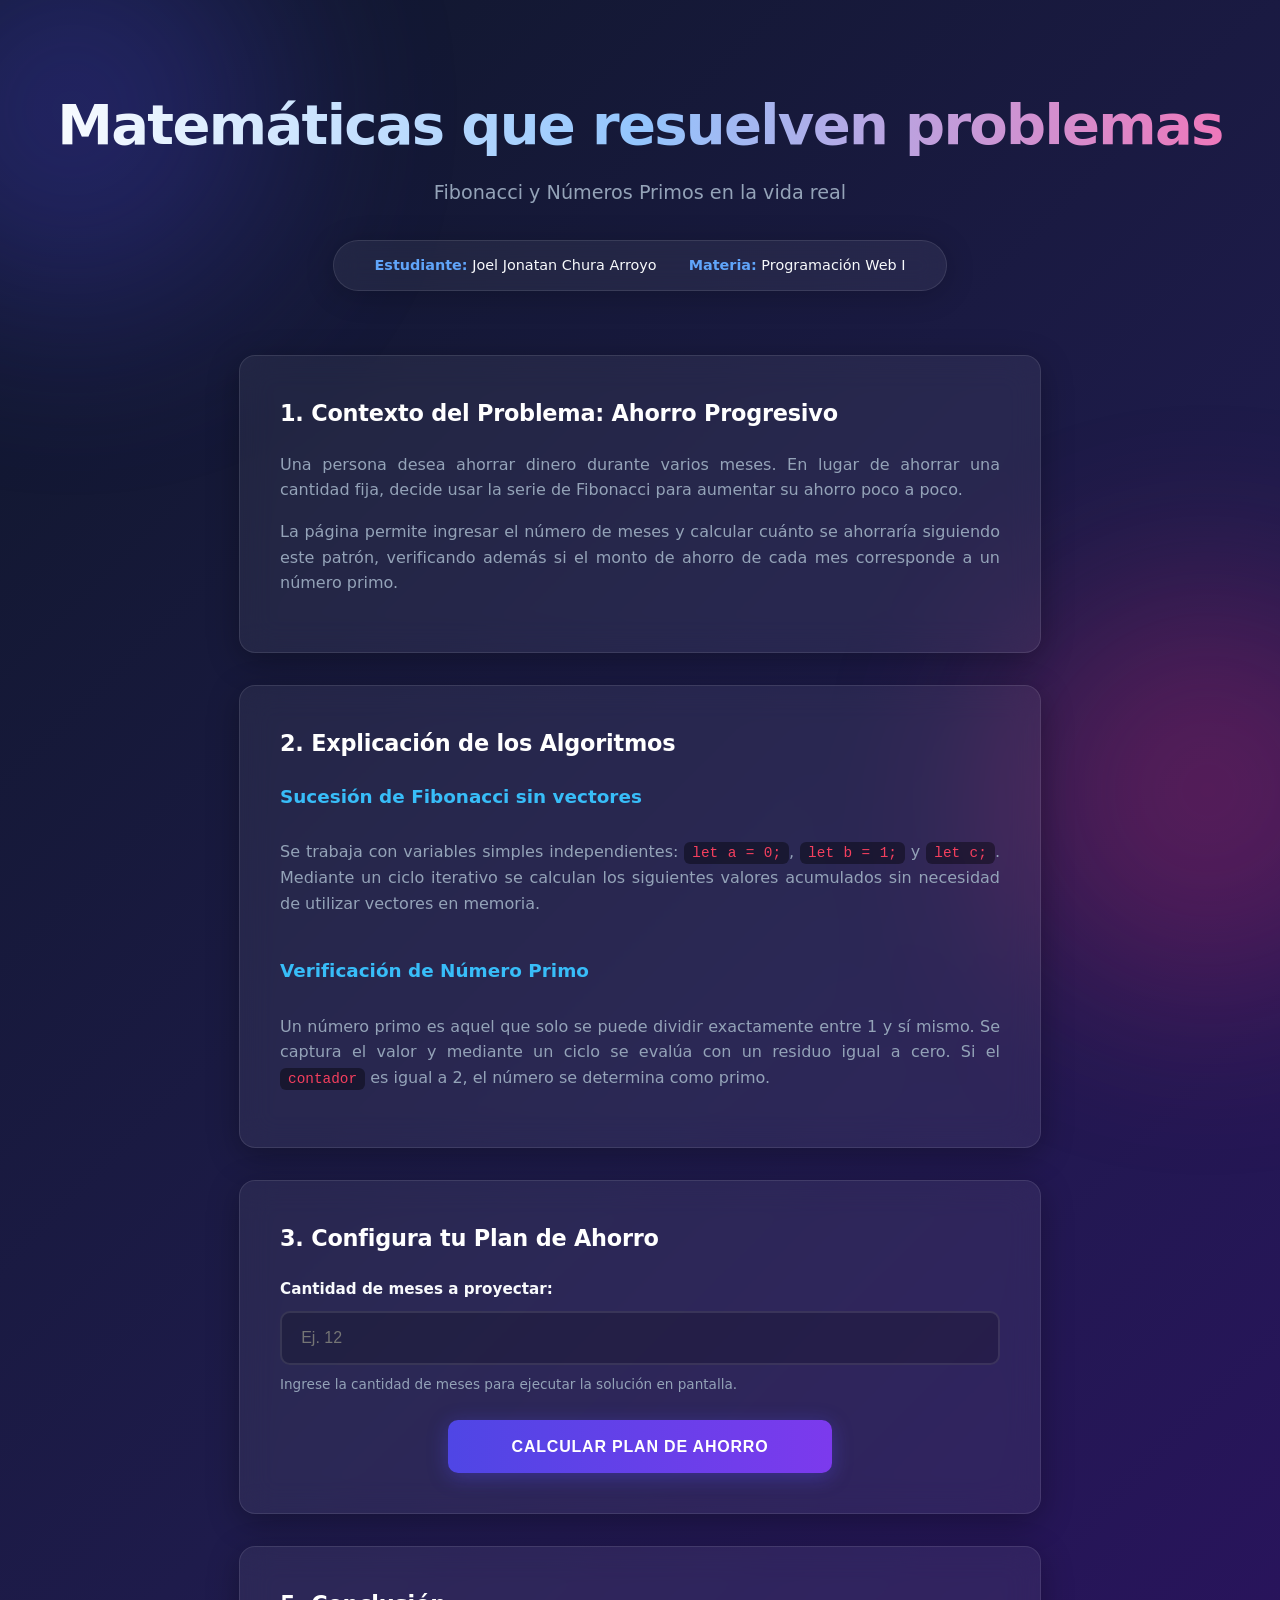
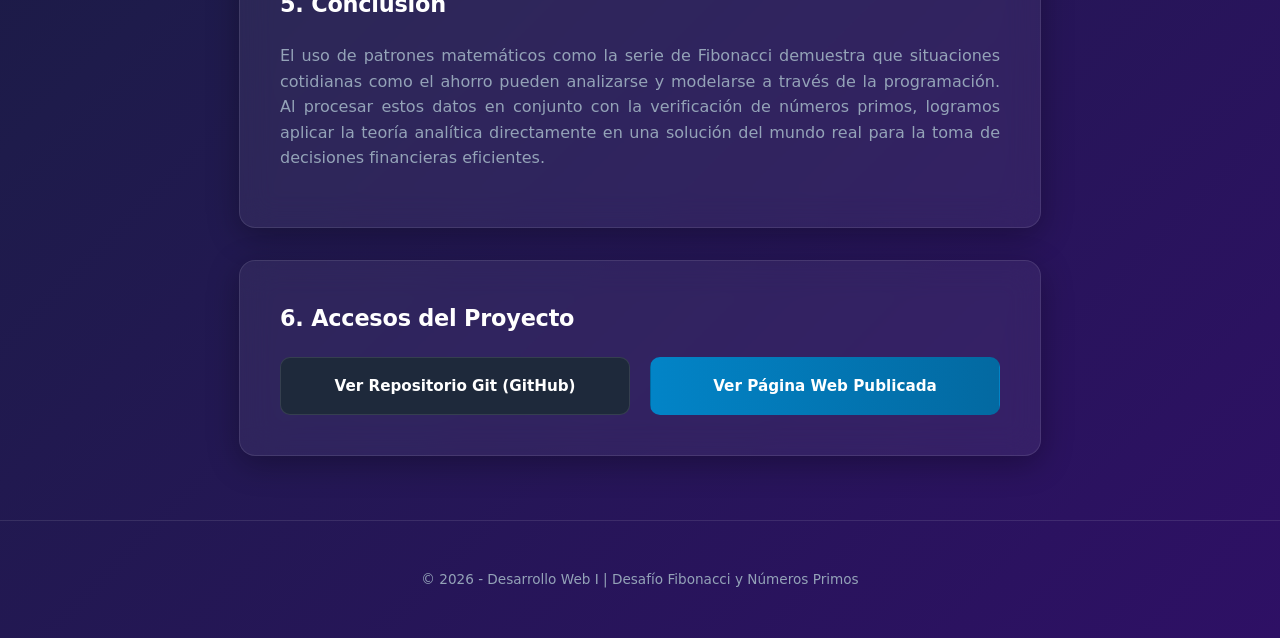
==== index.html @ 904e5d90 "Add files via upload" ====
<!DOCTYPE html>
<html lang="es">
<head>
    <meta charset="UTF-8">
    <meta name="viewport" content="width=device-width, initial-scale=1.0">
    <title>Desafío Web: Fibonacci y Números Primos</title>
    <link rel="stylesheet" href="Css/styles.css">
</head>
<body>

    <header>
        <h1>Matemáticas que resuelven problemas</h1>
        <h2>Fibonacci y Números Primos en la vida real</h2>
        <div class="autor-info">
            <p><strong>Estudiante:</strong> Joel Jonatan Chura Arroyo</p>
            <p><strong>Materia:</strong> Programación Web I</p>
        </div>
    </header>

    <main class="container">
        
        <section class="card">
            <h3>1. Contexto del Problema: Ahorro Progresivo</h3>
            <p>
                Una persona desea ahorrar dinero durante varios meses. En lugar de ahorrar una cantidad fija, 
                decide usar la serie de Fibonacci para aumentar su ahorro poco a poco.
            </p>
            <p>
                La página permite ingresar el número de meses y calcular cuánto se ahorraría siguiendo este patrón, 
                verificando además si el monto de ahorro de cada mes corresponde a un número primo.
            </p>
        </section>

        <section class="card">
            <h3>2. Explicación de los Algoritmos</h3>
            <div class="algoritmo-explicacion">
                <h4>Sucesión de Fibonacci sin vectores</h4>
                <p>
                    Se trabaja con variables simples independientes: <code>let a = 0;</code>, <code>let b = 1;</code> y <code>let c;</code>. 
                    Mediante un ciclo iterativo se calculan los siguientes valores acumulados sin necesidad de utilizar vectores en memoria.
                </p>
                <h4>Verificación de Número Primo</h4>
                <p>
                    Un número primo es aquel que solo se puede dividir exactamente entre 1 y sí mismo. Se captura el valor y mediante un 
                    ciclo se evalúa con un residuo igual a cero. Si el <code>contador</code> es igual a 2, el número se determina como primo.
                </p>
            </div>
        </section>

        <section class="card">
            <h3>3. Configura tu Plan de Ahorro</h3>
            <form id="formulario-ahorro">
                <div class="form-group">
                    <label for="meses">Cantidad de meses a proyectar:</label>
                    <input type="number" id="meses" min="1" max="40" placeholder="Ej. 12" required>
                    <small>Ingrese la cantidad de meses para ejecutar la solución en pantalla.</small>
                </div>
                <button type="submit" id="btn-calcular">Calcular Plan de Ahorro</button>
            </form>
        </section>

        <section class="card hidden" id="seccion-resultado">
            <h3>4. Resultados del Análisis de Ahorro</h3>
            
            <div class="resumen-ahorro">
                <p><strong>Total de meses evaluados:</strong> <span id="resumen-meses">0</span></p>
                <p><strong>Monto Total Ahorrado:</strong> Bs. <span id="resumen-total">0</span></p>
                <p><strong>Meses con depósitos Primos:</strong> <span id="resumen-primos">0</span></p>
            </div>

            <h4>Desglose Mensual Detallado:</h4>
            <div id="tabla-resultados" class="tabla-contenedor">
                </div>
        </section>

        <section class="card">
            <h3>5. Conclusión</h3>
            <p>
                El uso de patrones matemáticos como la serie de Fibonacci demuestra que situaciones cotidianas como el ahorro pueden 
                analizarse y modelarse a través de la programación. Al procesar estos datos en conjunto con la verificación de números primos, 
                logramos aplicar la teoría analítica directamente en una solución del mundo real para la toma de decisiones financieras eficientes.
            </p>
        </section>

        <section class="card enlaces-card">
            <h3>6. Accesos del Proyecto</h3>
            <div class="enlaces-contenedor">
                <a href="https://github.com/Joel-Jonatan/desafio-fibonacci-primos" id="enlace-git" target="_blank" class="btn-enlace git">Ver Repositorio Git (GitHub)</a>
                
                <a href="https://joel-jonatan.github.io/desafio-fibonacci-primos/" id="enlace-web" target="_blank" class="btn-enlace web">Ver Página Web Publicada</a>
            </div>
        </section>

    </main>

    <footer>
        <p>&copy; 2026 - Desarrollo Web I | Desafío Fibonacci y Números Primos</p>
    </footer>

    <script src="Js/script.js"></script>
</body>
</html>
---- Css/styles.css ----
/* ==========================================
    1. VARIABLES DE DISEÑO (Paleta Cyber-Premium)
   ========================================== */
:root {
    --bg-gradiente: linear-gradient(135deg, #0f172a 0%, #1e1b4b 50%, #2e1065 100%);
    --glass-bg: rgba(255, 255, 255, 0.06);
    --glass-border: rgba(255, 255, 255, 0.1);
    --glass-highlight: rgba(255, 255, 255, 0.2);
    
    --color-texto-bright: #f8fafc;
    --color-texto-muted: #94a3b8;
    
    /* Gradientes para las Tarjetas de Control (Dashboard) */
    --gradiente-meses: linear-gradient(135deg, #3b82f6 0%, #1d4ed8 100%);
    --gradiente-total: linear-gradient(135deg, #ec4899 0%, #be185d 100%);
    --gradiente-primos: linear-gradient(135deg, #10b981 0%, #047857 100%);

    --borde-radio: 16px;
    --transicion-rapida: all 0.2s cubic-bezier(0.4, 0, 0.2, 1);
    --transicion-suave: all 0.4s cubic-bezier(0.4, 0, 0.2, 1);
}

/* ==========================================
    2. RESETEO Y CONFIGURACIÓN DEL FONDO ANIMADO
   ========================================== */
* {
    box-sizing: border-box;
    margin: 0;
    padding: 0;
}

body {
    font-family: 'Segoe UI', system-ui, -apple-system, sans-serif;
    background: var(--bg-gradiente);
    color: var(--color-texto-bright);
    line-height: 1.6;
    min-height: 100vh;
    position: relative;
    overflow-x: hidden;
}

/* Formas orgánicas de fondo en movimiento (Blobs) */
body::before, body::after {
    content: "";
    position: fixed;
    width: 400px;
    height: 400px;
    border-radius: 50%;
    filter: blur(100px);
    z-index: 1;
    pointer-events: none;
    opacity: 0.3;
    animation: flotarFiguras 12s infinite alternate ease-in-out;
}

body::before {
    background: #4f46e5;
    top: -10%;
    left: -10%;
}

body::after {
    background: #db2777;
    bottom: -10%;
    right: -10%;
    animation-delay: -6s;
}

/* Animación para las figuras del fondo */
@keyframes flotarFiguras {
    0% { transform: translate(0, 0) scale(1); }
    100% { transform: translate(80px, 50px) scale(1.2); }
}

/* ==========================================
    3. ENCABEZADO IMPACTANTE (Header)
   ========================================== */
header {
    text-align: center;
    padding: 5rem 1rem 4rem 1rem;
    position: relative;
    z-index: 10;
    animation: entradaSuave 0.8s ease-out;
}

header h1 {
    font-size: 2.8rem;
    font-weight: 800;
    letter-spacing: -0.03em;
    background: linear-gradient(to right, #ffffff, #93c5fd, #f472b6);
    -webkit-background-clip: text;
    -webkit-text-fill-color: transparent;
    margin-bottom: 0.5rem;
}

header h2 {
    font-size: 1.2rem;
    font-weight: 400;
    color: var(--color-texto-muted);
    margin-bottom: 2rem;
}

.autor-info {
    background: var(--glass-bg);
    backdrop-filter: blur(12px);
    border: 1px solid var(--glass-border);
    display: inline-flex;
    gap: 2rem;
    padding: 0.8rem 2.5rem;
    border-radius: 50px;
    font-size: 0.9rem;
    box-shadow: 0 4px 30px rgba(0, 0, 0, 0.2);
}

.autor-info strong {
    color: #60a5fa;
}

/* ==========================================
    4. CONTENEDOR Y TARJETAS ESTILO GLASSMORPHISM
   ========================================== */
.container {
    max-width: 850px;
    margin: 0 auto 4rem auto;
    padding: 0 1.5rem;
    display: flex;
    flex-direction: column;
    gap: 2rem;
    position: relative;
    z-index: 10;
}

.card {
    background: var(--glass-bg);
    backdrop-filter: blur(16px);
    -webkit-backdrop-filter: blur(16px);
    padding: 2.5rem;
    border-radius: var(--borde-radio);
    border: 1px solid var(--glass-border);
    box-shadow: 0 8px 32px 0 rgba(0, 0, 0, 0.3);
    transition: var(--transicion-suave);
    animation: entradaSuave 1s ease-out;
}

.card:hover {
    transform: translateY(-5px);
    border-color: var(--glass-highlight);
    box-shadow: 0 12px 40px 0 rgba(99, 102, 241, 0.15);
}

/* Animación de entrada para las secciones */
@keyframes entradaSuave {
    0% { opacity: 0; transform: translateY(25px); }
    100% { opacity: 1; transform: translateY(0); }
}

.card h3 {
    color: #ffffff;
    margin-bottom: 1.25rem;
    font-size: 1.4rem;
    font-weight: 700;
    letter-spacing: -0.01em;
}

.card p {
    color: var(--color-texto-muted);
    margin-bottom: 1rem;
    text-align: justify;
}

.card p strong {
    color: #ffffff;
}

.algoritmo-explicacion {
    display: flex;
    flex-direction: column;
    gap: 1.5rem;
}

.algoritmo-explicacion h4 {
    color: #38bdf8;
    font-size: 1.15rem;
    margin-bottom: 0.25rem;
}

.algoritmo-explicacion code {
    background: rgba(0, 0, 0, 0.4);
    color: #f43f5e;
    padding: 0.2rem 0.5rem;
    border-radius: 6px;
    font-family: 'Consolas', monospace;
    font-size: 0.9rem;
}

/* ==========================================
    5. CONTROLES DEL FORMULARIO NEÓN
   ========================================== */
.form-group {
    display: flex;
    flex-direction: column;
    gap: 0.6rem;
    margin-bottom: 1.5rem;
}

label {
    font-weight: 600;
    color: var(--color-texto-bright);
    font-size: 0.95rem;
}

input[type="number"] {
    padding: 1rem 1.2rem;
    border: 2px solid var(--glass-border);
    border-radius: 10px;
    font-size: 1rem;
    color: #ffffff;
    outline: none;
    transition: var(--transicion-rapida);
    background: rgba(0, 0, 0, 0.2);
}

input[type="number"]:focus {
    border-color: #6366f1;
    box-shadow: 0 0 15px rgba(99, 102, 241, 0.4);
    background: rgba(0, 0, 0, 0.4);
}

small {
    color: var(--color-texto-muted);
    font-size: 0.85rem;
}

button {
    background: linear-gradient(90deg, #4f46e5 0%, #7c3aed 100%);
    color: white;
    border: none;
    padding: 1.1rem 2rem;
    font-size: 1rem;
    font-weight: 700;
    border-radius: 10px;
    cursor: pointer;
    width: 100%;
    transition: var(--transicion-suave);
    box-shadow: 0 4px 20px rgba(79, 70, 229, 0.4);
    text-transform: uppercase;
    letter-spacing: 0.05em;
}

button:hover {
    transform: translateY(-2px);
    box-shadow: 0 8px 25px rgba(124, 58, 237, 0.6);
    filter: brightness(1.1);
}

/* ==========================================
    6. CUADROS DE COLORES LLAMATIVOS (Resultados)
   ========================================== */
.resumen-ahorro {
    display: grid;
    grid-template-columns: repeat(3, 1fr);
    gap: 1.25rem;
    margin-bottom: 2.5rem;
    background: transparent;
    padding: 0;
}

/* Cada cuadro tiene un color y degradado completamente diferente */
.resumen-ahorro p {
    margin-bottom: 0;
    font-size: 0.8rem;
    color: rgba(255, 255, 255, 0.8);
    text-transform: uppercase;
    font-weight: 700;
    display: flex;
    flex-direction: column;
    gap: 0.5rem;
    padding: 1.5rem 1rem;
    border-radius: 12px;
    box-shadow: 0 10px 20px rgba(0,0,0,0.2);
    text-align: center;
}

.resumen-ahorro p:nth-child(1) { background: var(--gradiente-meses); }
.resumen-ahorro p:nth-child(2) { background: var(--gradiente-total); }
.resumen-ahorro p:nth-child(3) { background: var(--gradiente-primos); }

.resumen-ahorro span {
    font-size: 2rem;
    color: #ffffff;
    font-weight: 800;
    text-shadow: 0 2px 4px rgba(0,0,0,0.3);
}

/* ==========================================
    7. TABLA FUTURISTA (Desglose)
   ========================================== */
.tabla-contenedor {
    overflow-x: auto;
    margin-top: 1.5rem;
    border: 1px solid var(--glass-border);
    border-radius: 12px;
    background: rgba(0, 0, 0, 0.2);
}

table {
    width: 100%;
    border-collapse: collapse;
    text-align: left;
    font-size: 0.95rem;
}

th, td {
    padding: 1.1rem 1.4rem;
    border-bottom: 1px solid var(--glass-border);
}

th {
    background-color: rgba(0, 0, 0, 0.4);
    color: #38bdf8;
    font-weight: 700;
    font-size: 0.85rem;
    text-transform: uppercase;
    letter-spacing: 0.05em;
}

tr:last-child td {
    border-bottom: none;
}

tr {
    transition: var(--transicion-rapida);
}

tr:hover {
    background: rgba(255, 255, 255, 0.02);
}

/* Efecto de Fila Prima Resaltada en Verde */
tr.fila-prima {
    background-color: rgba(16, 185, 129, 0.08);
}

tr.fila-prima td {
    color: #34d399;
}

/* Badge estilizado para los Primos */
.badge-primo {
    background-color: rgba(16, 185, 129, 0.2);
    color: #34d399;
    padding: 0.3rem 0.8rem;
    border-radius: 50px;
    font-size: 0.8rem;
    font-weight: 700;
    border: 1px solid rgba(16, 185, 129, 0.4);
    display: inline-block;
    box-shadow: 0 0 10px rgba(16, 185, 129, 0.2);
}

/* ==========================================
    8. ENLACES DE ENTREGABLES (Estilo Gamer/Tech)
   ========================================== */
.enlaces-contenedor {
    display: flex;
    flex-direction: column;
    gap: 1.25rem;
    margin-top: 1rem;
}

.btn-enlace {
    display: flex;
    align-items: center;
    justify-content: center;
    padding: 1rem;
    text-decoration: none;
    font-weight: 700;
    border-radius: 10px;
    color: white;
    font-size: 0.95rem;
    transition: var(--transicion-suave);
    border: 1px solid transparent;
}

.btn-enlace.git {
    background: #1e293b;
    border-color: rgba(255, 255, 255, 0.1);
}

.btn-enlace.git:hover {
    background: #0f172a;
    box-shadow: 0 0 20px rgba(255, 255, 255, 0.1);
    transform: translateY(-2px);
}

.btn-enlace.web {
    background: linear-gradient(90deg, #0284c7 0%, #0369a1 100%);
}

.btn-enlace.web:hover {
    box-shadow: 0 0 25px rgba(2, 132, 199, 0.5);
    transform: translateY(-2px);
}

/* ==========================================
    9. ELEMENTOS DE CONTROL VISUAL Y REPETICIONES
   ========================================== */
.hidden {
    display: none !important;
}

footer {
    text-align: center;
    padding: 3rem 1rem;
    color: var(--color-texto-muted);
    font-size: 0.85rem;
    border-top: 1px solid var(--glass-border);
    position: relative;
    z-index: 10;
}

/* ==========================================
    10. RESPONSIVIDAD OPTIMIZADA
   ========================================= */
@media (min-width: 640px) {
    header h1 { font-size: 3.5rem; }

    button {
        width: auto;
        padding: 1.1rem 4rem;
        display: block;
        margin: 0 auto;
    }

    .enlaces-contenedor { flex-direction: row; }
    .btn-enlace { flex: 1; }
}

@media (max-width: 550px) {
    /* En celulares los 3 cuadros grandes se adaptan verticalmente */
    .resumen-ahorro {
        grid-template-columns: 1fr;
    }
}
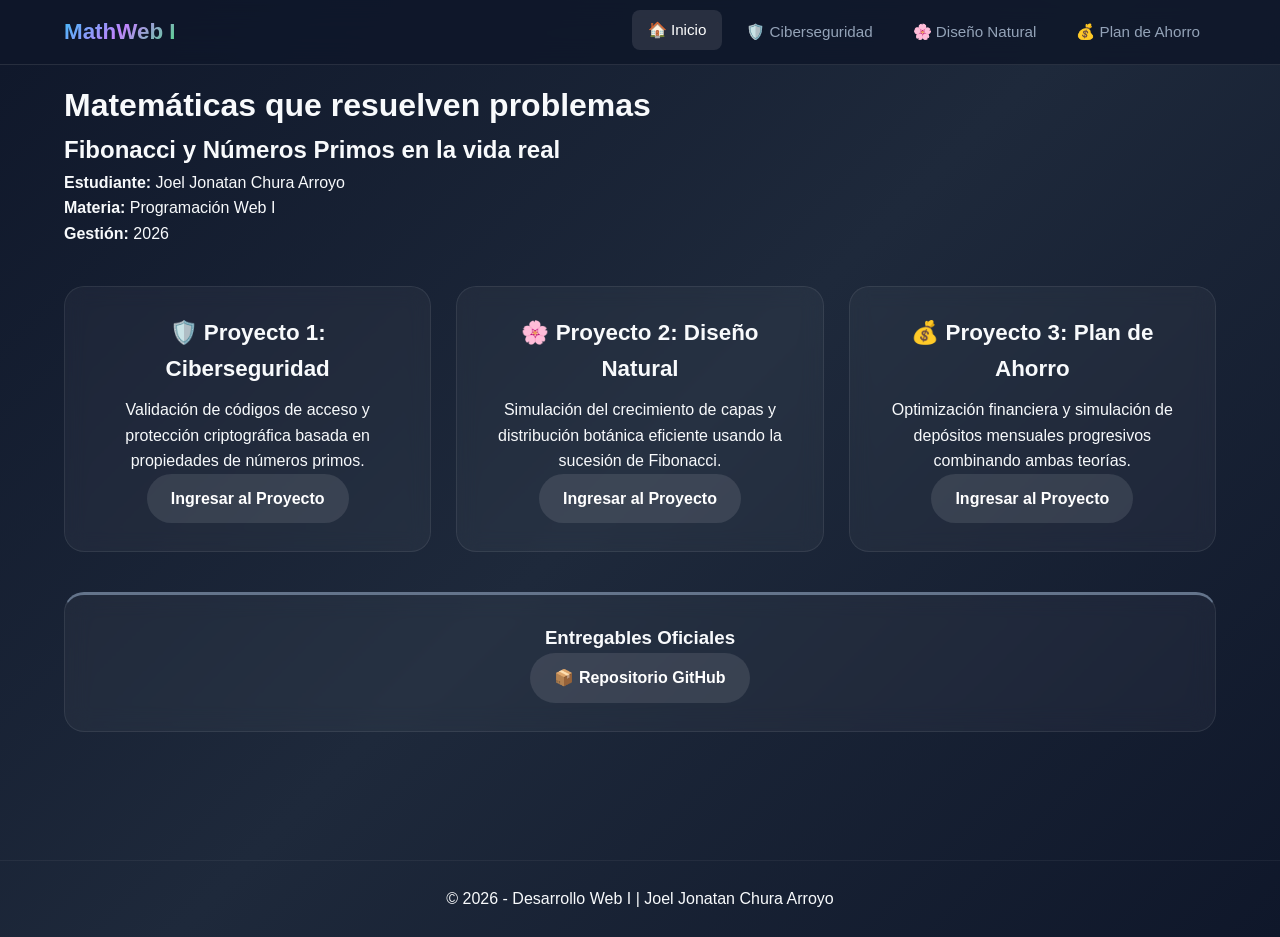
==== commit 571c92f2: "Add files via upload" ====
--- a/index.html
+++ b/index.html
@@ -6,97 +6,58 @@
     <title>Desafío Web: Fibonacci y Números Primos</title>
     <link rel="stylesheet" href="Css/styles.css">
 </head>
-<body>
+<body class="theme-inicio">
 
-    <header>
-        <h1>Matemáticas que resuelven problemas</h1>
-        <h2>Fibonacci y Números Primos en la vida real</h2>
-        <div class="autor-info">
-            <p><strong>Estudiante:</strong> Joel Jonatan Chura Arroyo</p>
-            <p><strong>Materia:</strong> Programación Web I</p>
+    <nav class="navbar">
+        <div class="nav-logo">MathWeb I</div>
+        <div class="nav-links">
+            <a href="index.html" class="active">🏠 Inicio</a>
+            <a href="seguridad.html">🛡️ Ciberseguridad</a>
+            <a href="naturaleza.html">🌸 Diseño Natural</a>
+            <a href="ahorro.html">💰 Plan de Ahorro</a>
         </div>
-    </header>
+    </nav>
 
     <main class="container">
-        
-        <section class="card">
-            <h3>1. Contexto del Problema: Ahorro Progresivo</h3>
-            <p>
-                Una persona desea ahorrar dinero durante varios meses. En lugar de ahorrar una cantidad fija, 
-                decide usar la serie de Fibonacci para aumentar su ahorro poco a poco.
-            </p>
-            <p>
-                La página permite ingresar el número de meses y calcular cuánto se ahorraría siguiendo este patrón, 
-                verificando además si el monto de ahorro de cada mes corresponde a un número primo.
-            </p>
-        </section>
+        <header class="main-header">
+            <h1>Matemáticas que resuelven problemas</h1>
+            <h2>Fibonacci y Números Primos en la vida real</h2>
+            <div class="autor-info">
+                <p><strong>Estudiante:</strong> Joel Jonatan Chura Arroyo</p>
+                <p><strong>Materia:</strong> Programación Web I</p>
+                <p><strong>Gestión:</strong> 2026</p>
+            </div>
+        </header>
 
-        <section class="card">
-            <h3>2. Explicación de los Algoritmos</h3>
-            <div class="algoritmo-explicacion">
-                <h4>Sucesión de Fibonacci sin vectores</h4>
-                <p>
-                    Se trabaja con variables simples independientes: <code>let a = 0;</code>, <code>let b = 1;</code> y <code>let c;</code>. 
-                    Mediante un ciclo iterativo se calculan los siguientes valores acumulados sin necesidad de utilizar vectores en memoria.
-                </p>
-                <h4>Verificación de Número Primo</h4>
-                <p>
-                    Un número primo es aquel que solo se puede dividir exactamente entre 1 y sí mismo. Se captura el valor y mediante un 
-                    ciclo se evalúa con un residuo igual a cero. Si el <code>contador</code> es igual a 2, el número se determina como primo.
-                </p>
+        <section class="menu-proyectos-grid">
+            <div class="proyecto-card-enlace ciber-card">
+                <h3>🛡️ Proyecto 1: Ciberseguridad</h3>
+                <p>Validación de códigos de acceso y protección criptográfica basada en propiedades de números primos.</p>
+                <a href="seguridad.html" class="btn-ingresar">Ingresar al Proyecto</a>
+            </div>
+
+            <div class="proyecto-card-enlace natura-card">
+                <h3>🌸 Proyecto 2: Diseño Natural</h3>
+                <p>Simulación del crecimiento de capas y distribución botánica eficiente usando la sucesión de Fibonacci.</p>
+                <a href="naturaleza.html" class="btn-ingresar">Ingresar al Proyecto</a>
+            </div>
+
+            <div class="proyecto-card-enlace ahorro-card">
+                <h3>💰 Proyecto 3: Plan de Ahorro</h3>
+                <p>Optimización financiera y simulación de depósitos mensuales progresivos combinando ambas teorías.</p>
+                <a href="ahorro.html" class="btn-ingresar">Ingresar al Proyecto</a>
             </div>
         </section>
 
-        <section class="card">
-            <h3>3. Configura tu Plan de Ahorro</h3>
-            <form id="formulario-ahorro">
-                <div class="form-group">
-                    <label for="meses">Cantidad de meses a proyectar:</label>
-                    <input type="number" id="meses" min="1" max="40" placeholder="Ej. 12" required>
-                    <small>Ingrese la cantidad de meses para ejecutar la solución en pantalla.</small>
-                </div>
-                <button type="submit" id="btn-calcular">Calcular Plan de Ahorro</button>
-            </form>
-        </section>
-
-        <section class="card hidden" id="seccion-resultado">
-            <h3>4. Resultados del Análisis de Ahorro</h3>
-            
-            <div class="resumen-ahorro">
-                <p><strong>Total de meses evaluados:</strong> <span id="resumen-meses">0</span></p>
-                <p><strong>Monto Total Ahorrado:</strong> Bs. <span id="resumen-total">0</span></p>
-                <p><strong>Meses con depósitos Primos:</strong> <span id="resumen-primos">0</span></p>
-            </div>
-
-            <h4>Desglose Mensual Detallado:</h4>
-            <div id="tabla-resultados" class="tabla-contenedor">
-                </div>
-        </section>
-
-        <section class="card">
-            <h3>5. Conclusión</h3>
-            <p>
-                El uso de patrones matemáticos como la serie de Fibonacci demuestra que situaciones cotidianas como el ahorro pueden 
-                analizarse y modelarse a través de la programación. Al procesar estos datos en conjunto con la verificación de números primos, 
-                logramos aplicar la teoría analítica directamente en una solución del mundo real para la toma de decisiones financieras eficientes.
-            </p>
-        </section>
-
         <section class="card enlaces-card">
-            <h3>6. Accesos del Proyecto</h3>
+            <h3>Entregables Oficiales</h3>
             <div class="enlaces-contenedor">
-                <a href="https://github.com/Joel-Jonatan/desafio-fibonacci-primos" id="enlace-git" target="_blank" class="btn-enlace git">Ver Repositorio Git (GitHub)</a>
-                
-                <a href="https://joel-jonatan.github.io/desafio-fibonacci-primos/" id="enlace-web" target="_blank" class="btn-enlace web">Ver Página Web Publicada</a>
-            </div>
-        </section>
-
+                <a href="https://github.com/Joel-Jonatan/desafio-fibonacci-primos" target="_blank" class="btn-enlace git">📦 Repositorio GitHub</a>
     </main>
 
     <footer>
-        <p>&copy; 2026 - Desarrollo Web I | Desafío Fibonacci y Números Primos</p>
+        <p>&copy; 2026 - Desarrollo Web I | Joel Jonatan Chura Arroyo</p>
     </footer>
 
-    <script src="Js/script.js"></script>
 </body>
 </html>
--- a/Css/styles.css
+++ b/Css/styles.css
@@ -1,444 +1,1203 @@
-/* ==========================================
-    1. VARIABLES DE DISEÑO (Paleta Cyber-Premium)
-   ========================================== */
-:root {
-    --bg-gradiente: linear-gradient(135deg, #0f172a 0%, #1e1b4b 50%, #2e1065 100%);
-    --glass-bg: rgba(255, 255, 255, 0.06);
-    --glass-border: rgba(255, 255, 255, 0.1);
-    --glass-highlight: rgba(255, 255, 255, 0.2);
-    
-    --color-texto-bright: #f8fafc;
-    --color-texto-muted: #94a3b8;
-    
-    /* Gradientes para las Tarjetas de Control (Dashboard) */
-    --gradiente-meses: linear-gradient(135deg, #3b82f6 0%, #1d4ed8 100%);
-    --gradiente-total: linear-gradient(135deg, #ec4899 0%, #be185d 100%);
-    --gradiente-primos: linear-gradient(135deg, #10b981 0%, #047857 100%);
-
-    --borde-radio: 16px;
-    --transicion-rapida: all 0.2s cubic-bezier(0.4, 0, 0.2, 1);
-    --transicion-suave: all 0.4s cubic-bezier(0.4, 0, 0.2, 1);
-}
-
-/* ==========================================
-    2. RESETEO Y CONFIGURACIÓN DEL FONDO ANIMADO
-   ========================================== */
+/* =========================================================================
+   1. CONFIGURACIÓN GENERAL Y RESET
+   ========================================================================= */
 * {
-    box-sizing: border-box;
     margin: 0;
     padding: 0;
+    box-sizing: border-box;
+    font-family: 'Poppins', 'Segoe UI', Tahoma, Geneva, Verdana, sans-serif;
+    scroll-behavior: smooth;
 }
 
 body {
-    font-family: 'Segoe UI', system-ui, -apple-system, sans-serif;
-    background: var(--bg-gradiente);
-    color: var(--color-texto-bright);
+    color: #f8fafc;
+    min-height: 100vh;
+    padding-top: 80px;
     line-height: 1.6;
-    min-height: 100vh;
-    position: relative;
-    overflow-x: hidden;
-}
-
-/* Formas orgánicas de fondo en movimiento (Blobs) */
-body::before, body::after {
-    content: "";
+    background-attachment: fixed;
+    transition: all 0.3s ease;
+}
+
+.container {
+    width: 90%;
+    max-width: 1200px;
+    margin: 0 auto;
+    padding-bottom: 60px;
+}
+
+/* =========================================================================
+   2. BARRA DE NAVEGACIÓN MEJORADA (CON MENÚ HAMBURGUESA)
+   ========================================================================= */
+.navbar {
     position: fixed;
-    width: 400px;
-    height: 400px;
-    border-radius: 50%;
-    filter: blur(100px);
-    z-index: 1;
-    pointer-events: none;
-    opacity: 0.3;
-    animation: flotarFiguras 12s infinite alternate ease-in-out;
-}
-
-body::before {
-    background: #4f46e5;
-    top: -10%;
-    left: -10%;
-}
-
-body::after {
-    background: #db2777;
-    bottom: -10%;
-    right: -10%;
-    animation-delay: -6s;
-}
-
-/* Animación para las figuras del fondo */
-@keyframes flotarFiguras {
-    0% { transform: translate(0, 0) scale(1); }
-    100% { transform: translate(80px, 50px) scale(1.2); }
-}
-
-/* ==========================================
-    3. ENCABEZADO IMPACTANTE (Header)
-   ========================================== */
-header {
-    text-align: center;
-    padding: 5rem 1rem 4rem 1rem;
-    position: relative;
-    z-index: 10;
-    animation: entradaSuave 0.8s ease-out;
-}
-
-header h1 {
-    font-size: 2.8rem;
+    top: 0;
+    left: 0;
+    width: 100%;
+    background: rgba(15, 23, 42, 0.85);
+    backdrop-filter: blur(16px);
+    -webkit-backdrop-filter: blur(16px);
+    border-bottom: 1px solid rgba(255, 255, 255, 0.1);
+    display: flex;
+    justify-content: space-between;
+    align-items: center;
+    padding: 12px 5%;
+    z-index: 1000;
+    flex-wrap: wrap;
+}
+
+.nav-logo {
+    font-size: 1.4rem;
     font-weight: 800;
-    letter-spacing: -0.03em;
-    background: linear-gradient(to right, #ffffff, #93c5fd, #f472b6);
+    background: linear-gradient(135deg, #38bdf8, #c084fc, #4ade80);
     -webkit-background-clip: text;
     -webkit-text-fill-color: transparent;
-    margin-bottom: 0.5rem;
-}
-
-header h2 {
-    font-size: 1.2rem;
-    font-weight: 400;
-    color: var(--color-texto-muted);
-    margin-bottom: 2rem;
-}
-
-.autor-info {
-    background: var(--glass-bg);
+    background-clip: text;
+    display: flex;
+    align-items: center;
+    gap: 10px;
+}
+
+.nav-logo i {
+    font-size: 1.6rem;
+    background: none;
+    -webkit-text-fill-color: initial;
+    color: #38bdf8;
+}
+
+.menu-toggle {
+    display: none;
+    font-size: 1.8rem;
+    cursor: pointer;
+    color: #94a3b8;
+    transition: color 0.3s ease;
+}
+
+.menu-toggle:hover {
+    color: #ffffff;
+}
+
+.nav-links {
+    display: flex;
+    gap: 8px;
+    flex-wrap: wrap;
+}
+
+.nav-links a {
+    color: #94a3b8;
+    text-decoration: none;
+    font-size: 0.95rem;
+    font-weight: 500;
+    padding: 8px 16px;
+    border-radius: 8px;
+    transition: all 0.3s ease;
+    display: flex;
+    align-items: center;
+    gap: 8px;
+}
+
+.nav-links a i {
+    font-size: 1rem;
+}
+
+.nav-links a:hover, .nav-links a.active {
+    color: #ffffff;
+    background: rgba(255, 255, 255, 0.1);
+    transform: translateY(-2px);
+}
+
+/* =========================================================================
+   3. TEMAS VISUALES ÚNICOS (MEJORADOS)
+   ========================================================================= */
+
+/* --- TEMA INICIO --- */
+.theme-inicio {
+    background: linear-gradient(135deg, #0f172a 0%, #1e293b 50%, #0f172a 100%);
+}
+.theme-inicio .card { border-top: 3px solid #64748b; }
+.theme-inicio .btn-ingresar:hover { background: #64748b; }
+
+/* --- TEMA CIBERSEGURIDAD --- */
+.theme-seguridad {
+    background: linear-gradient(135deg, #020617 0%, #0f172a 50%, #042f2e 100%);
+}
+.theme-seguridad .card { 
+    border-left: 3px solid #2dd4bf;
+}
+.theme-seguridad h2, .theme-seguridad h3 { color: #2dd4bf; }
+.theme-seguridad button { background: linear-gradient(90deg, #0d9488, #2dd4bf); color: #020617; }
+.theme-seguridad .token-exito { border-left: 3px solid #10b981; }
+.theme-seguridad .token-error { border-left: 3px solid #ef4444; }
+
+/* --- TEMA NATURALEZA --- */
+.theme-naturaleza {
+    background: linear-gradient(135deg, #052e16 0%, #022c22 50%, #064e3b 100%);
+}
+.theme-naturaleza .card { 
+    border-left: 3px solid #4ade80;
+}
+.theme-naturaleza h2, .theme-naturaleza h3 { color: #4ade80; }
+.theme-naturaleza button { background: linear-gradient(90deg, #15803d, #4ade80); color: #052e16; }
+.theme-naturaleza .primo-si { background: rgba(74, 222, 128, 0.1); }
+.theme-naturaleza .fibonacci-secuencia { color: #4ade80; }
+
+/* --- TEMA AHORRO --- */
+.theme-ahorro {
+    background: linear-gradient(135deg, #1e1b4b 0%, #2e1065 50%, #4c1d95 100%);
+}
+.theme-ahorro .card { 
+    border-left: 3px solid #c084fc;
+}
+.theme-ahorro h2, .theme-ahorro h3 { color: #c084fc; }
+.theme-ahorro button { background: linear-gradient(90deg, #7c3aed, #c084fc); }
+.theme-ahorro .fila-destacada-prima { background: rgba(192, 132, 252, 0.15) !important; }
+
+/* =========================================================================
+   4. TARJETAS Y CONTENEDORES (GLASSMORPHISM MEJORADO)
+   ========================================================================= */
+.card {
+    background: rgba(255, 255, 255, 0.04);
     backdrop-filter: blur(12px);
-    border: 1px solid var(--glass-border);
-    display: inline-flex;
-    gap: 2rem;
-    padding: 0.8rem 2.5rem;
-    border-radius: 50px;
-    font-size: 0.9rem;
-    box-shadow: 0 4px 30px rgba(0, 0, 0, 0.2);
-}
-
-.autor-info strong {
-    color: #60a5fa;
-}
-
-/* ==========================================
-    4. CONTENEDOR Y TARJETAS ESTILO GLASSMORPHISM
-   ========================================== */
-.container {
-    max-width: 850px;
-    margin: 0 auto 4rem auto;
-    padding: 0 1.5rem;
+    -webkit-backdrop-filter: blur(12px);
+    border: 1px solid rgba(255, 255, 255, 0.08);
+    border-radius: 20px;
+    padding: 28px;
+    margin-bottom: 28px;
+    transition: transform 0.3s ease, box-shadow 0.3s ease;
+}
+
+.card:hover {
+    transform: translateY(-3px);
+    box-shadow: 0 20px 40px rgba(0, 0, 0, 0.3);
+}
+
+/* Banner de tema mejorado */
+.banner-tema {
+    text-align: center;
+    padding: 40px 20px;
+    background: linear-gradient(135deg, rgba(255,255,255,0.05), rgba(255,255,255,0.02));
+}
+
+.banner-icon {
+    font-size: 3rem;
+    margin-bottom: 15px;
+}
+
+.banner-tema h2 {
+    font-size: 1.4rem;
+    letter-spacing: 2px;
+    margin-bottom: 8px;
+    opacity: 0.9;
+}
+
+.banner-tema h3 {
+    font-size: 2rem;
+    margin-bottom: 12px;
+}
+
+.banner-tema p {
+    font-size: 1rem;
+    opacity: 0.8;
+}
+
+/* Grid de información */
+.grid-informacion-completa {
+    display: grid;
+    grid-template-columns: 1fr 1fr;
+    gap: 25px;
+}
+
+/* Headers de tarjetas */
+.card-header-icon {
+    display: flex;
+    align-items: center;
+    gap: 12px;
+    margin-bottom: 18px;
+    padding-bottom: 12px;
+    border-bottom: 1px solid rgba(255, 255, 255, 0.1);
+}
+
+.card-header-icon i {
+    font-size: 1.8rem;
+}
+
+.card-header-icon h3 {
+    margin: 0;
+    font-size: 1.3rem;
+}
+
+.card p {
+    color: #cbd5e1;
+    font-size: 0.95rem;
+    text-align: justify;
+    line-height: 1.7;
+}
+
+/* Highlight y ejemplos */
+.contexto-highlight {
+    background: rgba(255, 255, 255, 0.05);
+    padding: 12px 15px;
+    border-radius: 12px;
+    margin-top: 15px;
+    display: flex;
+    align-items: center;
+    gap: 10px;
+    font-size: 0.85rem;
+}
+
+.algoritmo-ejemplo {
+    background: rgba(0, 0, 0, 0.3);
+    padding: 12px 15px;
+    border-radius: 12px;
+    margin-top: 15px;
+    font-family: monospace;
+    font-size: 0.8rem;
+    overflow-x: auto;
+    white-space: nowrap;
+}
+
+code {
+    background: rgba(0, 0, 0, 0.4);
+    padding: 3px 8px;
+    border-radius: 6px;
+    font-family: 'Courier New', monospace;
+    color: #f472b6;
+}
+
+/* =========================================================================
+   5. FORMULARIOS E INTERACCIÓN
+   ========================================================================= */
+.area-interactiva {
+    background: linear-gradient(135deg, rgba(255,255,255,0.05), rgba(255,255,255,0.02));
+}
+
+.interactiva-header {
+    display: flex;
+    align-items: center;
+    gap: 12px;
+    margin-bottom: 25px;
+    flex-wrap: wrap;
+}
+
+.interactiva-header i {
+    font-size: 1.8rem;
+}
+
+.interactiva-header h3 {
+    margin: 0;
+    flex: 1;
+}
+
+.badge {
+    background: rgba(255, 255, 255, 0.15);
+    padding: 5px 12px;
+    border-radius: 20px;
+    font-size: 0.75rem;
+    font-weight: 500;
+}
+
+.badge-resultado {
+    background: rgba(255, 255, 255, 0.1);
+    padding: 4px 12px;
+    border-radius: 20px;
+    font-size: 0.75rem;
+}
+
+.form-group {
     display: flex;
     flex-direction: column;
-    gap: 2rem;
-    position: relative;
-    z-index: 10;
-}
-
-.card {
-    background: var(--glass-bg);
-    backdrop-filter: blur(16px);
-    -webkit-backdrop-filter: blur(16px);
-    padding: 2.5rem;
-    border-radius: var(--borde-radio);
-    border: 1px solid var(--glass-border);
-    box-shadow: 0 8px 32px 0 rgba(0, 0, 0, 0.3);
-    transition: var(--transicion-suave);
-    animation: entradaSuave 1s ease-out;
-}
-
-.card:hover {
-    transform: translateY(-5px);
-    border-color: var(--glass-highlight);
-    box-shadow: 0 12px 40px 0 rgba(99, 102, 241, 0.15);
-}
-
-/* Animación de entrada para las secciones */
-@keyframes entradaSuave {
-    0% { opacity: 0; transform: translateY(25px); }
-    100% { opacity: 1; transform: translateY(0); }
-}
-
-.card h3 {
-    color: #ffffff;
-    margin-bottom: 1.25rem;
-    font-size: 1.4rem;
-    font-weight: 700;
-    letter-spacing: -0.01em;
-}
-
-.card p {
-    color: var(--color-texto-muted);
-    margin-bottom: 1rem;
-    text-align: justify;
-}
-
-.card p strong {
-    color: #ffffff;
-}
-
-.algoritmo-explicacion {
-    display: flex;
-    flex-direction: column;
-    gap: 1.5rem;
-}
-
-.algoritmo-explicacion h4 {
-    color: #38bdf8;
-    font-size: 1.15rem;
-    margin-bottom: 0.25rem;
-}
-
-.algoritmo-explicacion code {
+    gap: 10px;
+    margin-bottom: 25px;
+}
+
+.form-group label {
+    font-weight: 600;
+    display: flex;
+    align-items: center;
+    gap: 8px;
+}
+
+.form-group input {
+    width: 100%;
+    padding: 14px 16px;
     background: rgba(0, 0, 0, 0.4);
-    color: #f43f5e;
-    padding: 0.2rem 0.5rem;
-    border-radius: 6px;
-    font-family: 'Consolas', monospace;
-    font-size: 0.9rem;
-}
-
-/* ==========================================
-    5. CONTROLES DEL FORMULARIO NEÓN
-   ========================================== */
-.form-group {
-    display: flex;
-    flex-direction: column;
-    gap: 0.6rem;
-    margin-bottom: 1.5rem;
-}
-
-label {
-    font-weight: 600;
-    color: var(--color-texto-bright);
-    font-size: 0.95rem;
-}
-
-input[type="number"] {
-    padding: 1rem 1.2rem;
-    border: 2px solid var(--glass-border);
-    border-radius: 10px;
+    border: 1px solid rgba(255, 255, 255, 0.15);
+    border-radius: 12px;
+    color: #fff;
     font-size: 1rem;
-    color: #ffffff;
     outline: none;
-    transition: var(--transicion-rapida);
-    background: rgba(0, 0, 0, 0.2);
-}
-
-input[type="number"]:focus {
-    border-color: #6366f1;
-    box-shadow: 0 0 15px rgba(99, 102, 241, 0.4);
-    background: rgba(0, 0, 0, 0.4);
-}
-
-small {
-    color: var(--color-texto-muted);
-    font-size: 0.85rem;
+    transition: all 0.3s ease;
+}
+
+.form-group input:focus {
+    border-color: #38bdf8;
+    box-shadow: 0 0 0 3px rgba(56, 189, 248, 0.2);
+}
+
+.form-group small {
+    font-size: 0.75rem;
+    opacity: 0.7;
+    display: flex;
+    align-items: center;
+    gap: 6px;
+}
+
+.form-buttons {
+    display: flex;
+    gap: 15px;
 }
 
 button {
-    background: linear-gradient(90deg, #4f46e5 0%, #7c3aed 100%);
-    color: white;
+    flex: 1;
+    padding: 14px 20px;
     border: none;
-    padding: 1.1rem 2rem;
+    border-radius: 12px;
     font-size: 1rem;
     font-weight: 700;
-    border-radius: 10px;
     cursor: pointer;
-    width: 100%;
-    transition: var(--transicion-suave);
-    box-shadow: 0 4px 20px rgba(79, 70, 229, 0.4);
-    text-transform: uppercase;
-    letter-spacing: 0.05em;
+    transition: all 0.3s ease;
+    display: flex;
+    align-items: center;
+    justify-content: center;
+    gap: 10px;
 }
 
 button:hover {
     transform: translateY(-2px);
-    box-shadow: 0 8px 25px rgba(124, 58, 237, 0.6);
     filter: brightness(1.1);
-}
-
-/* ==========================================
-    6. CUADROS DE COLORES LLAMATIVOS (Resultados)
-   ========================================== */
-.resumen-ahorro {
+    box-shadow: 0 10px 25px rgba(0, 0, 0, 0.3);
+}
+
+.btn-reset {
+    background: rgba(255, 255, 255, 0.1);
+    color: #fff;
+}
+
+.btn-reset:hover {
+    background: rgba(255, 255, 255, 0.2);
+}
+
+/* =========================================================================
+   6. TARJETAS DE PROYECTOS (INDEX)
+   ========================================================================= */
+.menu-proyectos-grid {
     display: grid;
-    grid-template-columns: repeat(3, 1fr);
-    gap: 1.25rem;
-    margin-bottom: 2.5rem;
-    background: transparent;
-    padding: 0;
-}
-
-/* Cada cuadro tiene un color y degradado completamente diferente */
-.resumen-ahorro p {
-    margin-bottom: 0;
-    font-size: 0.8rem;
-    color: rgba(255, 255, 255, 0.8);
-    text-transform: uppercase;
+    grid-template-columns: repeat(auto-fit, minmax(300px, 1fr));
+    gap: 25px;
+    margin: 40px 0;
+}
+
+.proyecto-card-enlace {
+    background: rgba(255, 255, 255, 0.04);
+    backdrop-filter: blur(10px);
+    border: 1px solid rgba(255, 255, 255, 0.08);
+    border-radius: 20px;
+    padding: 28px;
+    transition: all 0.4s ease;
+    text-align: center;
+}
+
+.proyecto-card-enlace:hover {
+    transform: translateY(-8px);
+    border-color: rgba(255, 255, 255, 0.2);
+    box-shadow: 0 20px 40px rgba(0, 0, 0, 0.3);
+}
+
+.card-icon {
+    font-size: 3rem;
+    margin-bottom: 15px;
+}
+
+.proyecto-card-enlace h3 {
+    font-size: 1.4rem;
+    margin-bottom: 10px;
+}
+
+.card-tag {
+    display: inline-block;
+    background: rgba(255, 255, 255, 0.1);
+    padding: 4px 12px;
+    border-radius: 20px;
+    font-size: 0.7rem;
+    margin-bottom: 15px;
+}
+
+.card-math {
+    background: rgba(0, 0, 0, 0.3);
+    padding: 10px;
+    border-radius: 12px;
+    margin: 15px 0;
+    font-size: 0.85rem;
+}
+
+.btn-ingresar {
+    display: inline-flex;
+    align-items: center;
+    gap: 8px;
+    padding: 12px 24px;
+    background: rgba(255, 255, 255, 0.1);
+    color: #fff;
+    text-decoration: none;
+    border-radius: 30px;
+    font-weight: 600;
+    transition: all 0.3s ease;
+}
+
+.btn-ingresar:hover {
+    background: #38bdf8;
+    color: #0f172a;
+    transform: translateX(5px);
+}
+
+/* =========================================================================
+   7. SECCIONES DE RESULTADOS DINÁMICOS
+   ========================================================================= */
+.hidden {
+    display: none !important;
+}
+
+.resultado-header {
+    display: flex;
+    align-items: center;
+    justify-content: space-between;
+    margin-bottom: 20px;
+    flex-wrap: wrap;
+    gap: 10px;
+}
+
+.resultado-header h3 {
+    margin: 0;
+}
+
+/* Tarjetas de resumen para ahorro */
+.resumen-ahorro-grid {
+    display: grid;
+    grid-template-columns: repeat(auto-fit, minmax(200px, 1fr));
+    gap: 15px;
+    margin-bottom: 30px;
+}
+
+.resumen-card {
+    background: rgba(0, 0, 0, 0.3);
+    padding: 18px;
+    border-radius: 16px;
+    display: flex;
+    align-items: center;
+    gap: 15px;
+    transition: transform 0.3s ease;
+}
+
+.resumen-card:hover {
+    transform: scale(1.02);
+}
+
+.resumen-card i {
+    font-size: 2rem;
+}
+
+.resumen-card.total i { color: #fbbf24; }
+.resumen-card.primos i { color: #10b981; }
+.resumen-card.monto-primos i { color: #c084fc; }
+
+.resumen-info {
+    display: flex;
+    flex-direction: column;
+}
+
+.resumen-label {
+    font-size: 0.75rem;
+    opacity: 0.7;
+}
+
+.resumen-valor {
+    font-size: 1.5rem;
     font-weight: 700;
+}
+
+/* Tokens de seguridad */
+.tokens-lista {
     display: flex;
     flex-direction: column;
-    gap: 0.5rem;
-    padding: 1.5rem 1rem;
+    gap: 10px;
+    max-height: 400px;
+    overflow-y: auto;
+    margin: 20px 0;
+}
+
+.token-card {
+    background: rgba(0, 0, 0, 0.3);
     border-radius: 12px;
-    box-shadow: 0 10px 20px rgba(0,0,0,0.2);
-    text-align: center;
-}
-
-.resumen-ahorro p:nth-child(1) { background: var(--gradiente-meses); }
-.resumen-ahorro p:nth-child(2) { background: var(--gradiente-total); }
-.resumen-ahorro p:nth-child(3) { background: var(--gradiente-primos); }
-
-.resumen-ahorro span {
-    font-size: 2rem;
-    color: #ffffff;
-    font-weight: 800;
-    text-shadow: 0 2px 4px rgba(0,0,0,0.3);
-}
-
-/* ==========================================
-    7. TABLA FUTURISTA (Desglose)
-   ========================================== */
+    padding: 15px;
+    display: flex;
+    align-items: center;
+    gap: 15px;
+    transition: all 0.3s ease;
+}
+
+.token-card:hover {
+    transform: translateX(5px);
+}
+
+.token-icon {
+    font-size: 1.8rem;
+}
+
+.token-info {
+    flex: 1;
+}
+
+.token-numero {
+    font-size: 0.7rem;
+    opacity: 0.6;
+}
+
+.token-valor {
+    font-size: 1.2rem;
+    font-weight: 700;
+    margin-left: 10px;
+}
+
+.token-badge {
+    display: inline-block;
+    padding: 2px 8px;
+    border-radius: 12px;
+    font-size: 0.65rem;
+    margin-left: 10px;
+}
+
+.token-badge.primo {
+    background: rgba(16, 185, 129, 0.2);
+    color: #10b981;
+}
+
+.token-badge.compuesto {
+    background: rgba(239, 68, 68, 0.2);
+    color: #f87171;
+}
+
+.resultado-stats {
+    margin-bottom: 20px;
+}
+
+/* =========================================================================
+   8. TABLAS MEJORADAS
+   ========================================================================= */
 .tabla-contenedor {
     overflow-x: auto;
-    margin-top: 1.5rem;
-    border: 1px solid var(--glass-border);
-    border-radius: 12px;
-    background: rgba(0, 0, 0, 0.2);
+    margin: 20px 0;
+    border-radius: 16px;
 }
 
 table {
     width: 100%;
     border-collapse: collapse;
-    text-align: left;
+    font-size: 0.85rem;
+}
+
+th, td {
+    padding: 12px 10px;
+    text-align: center;
+    border-bottom: 1px solid rgba(255, 255, 255, 0.08);
+}
+
+th {
+    background: rgba(0, 0, 0, 0.3);
+    font-weight: 600;
+    font-size: 0.85rem;
+}
+
+tr:hover {
+    background: rgba(255, 255, 255, 0.03);
+}
+
+.fila-destacada-prima {
+    background: rgba(168, 85, 247, 0.15) !important;
+    border-left: 3px solid #c084fc;
+}
+
+/* Tabla floral */
+.tabla-floral {
+    margin-top: 20px;
+}
+
+.tabla-fibonacci th {
+    background: rgba(74, 222, 128, 0.1);
+}
+
+.primo-si {
+    background: rgba(74, 222, 128, 0.08);
+}
+
+/* =========================================================================
+   9. JARDÍN DIGITAL (VISUALIZACIÓN DE FLOR MEJORADA)
+   ========================================================================= */
+.jardin-contenedor {
+    position: relative;
+    width: 100%;
+    min-height: 400px;
+    background: radial-gradient(circle at center, rgba(0, 0, 0, 0.4), rgba(0, 0, 0, 0.6));
+    border-radius: 20px;
+    margin: 20px 0;
+    overflow: hidden;
+    display: flex;
+    align-items: center;
+    justify-content: center;
+}
+
+.capas-container {
+    position: relative;
+    width: 100%;
+    height: 100%;
+    min-height: 380px;
+}
+
+.centro-flor-eje {
+    position: absolute;
+    left: 50%;
+    top: 50%;
+    width: 30px;
+    height: 30px;
+    background: radial-gradient(circle, #fbbf24, #eab308);
+    border-radius: 50%;
+    z-index: 20;
+    transform: translate(-50%, -50%);
+    box-shadow: 0 0 20px rgba(251, 191, 36, 0.5);
+}
+
+.capa-floral {
+    position: absolute;
+    left: 50%;
+    top: 50%;
+    transform-origin: 0% 50%;
+    transition: all 0.5s ease;
+    cursor: pointer;
+}
+
+.capa-floral:hover {
+    opacity: 1 !important;
+    transform: scale(1.05) rotate(var(--rotacion));
+}
+
+.leyenda-floral {
+    display: flex;
+    justify-content: center;
+    gap: 20px;
+    margin-top: 15px;
+    font-size: 0.75rem;
+    flex-wrap: wrap;
+}
+
+.leyenda-floral span {
+    display: flex;
+    align-items: center;
+    gap: 5px;
+}
+
+/* =========================================================================
+   10. GRÁFICO DE BARRAS PARA AHORRO
+   ========================================================================= */
+.grafico-barras {
+    margin: 25px 0;
+    padding: 20px;
+    background: rgba(0, 0, 0, 0.3);
+    border-radius: 16px;
+}
+
+.barras-container {
+    display: flex;
+    align-items: flex-end;
+    gap: 8px;
+    justify-content: center;
+    min-height: 200px;
+    flex-wrap: wrap;
+}
+
+.barra-ahorro {
+    width: 40px;
+    position: relative;
+    border-radius: 8px 8px 4px 4px;
+    transition: all 0.3s ease;
+    cursor: pointer;
+}
+
+.barra-normal {
+    background: linear-gradient(180deg, #10b981, #059669);
+}
+
+.barra-prima {
+    background: linear-gradient(180deg, #f59e0b, #d97706);
+    box-shadow: 0 0 10px rgba(245, 158, 11, 0.5);
+}
+
+.barra-ahorro:hover {
+    transform: translateY(-5px);
+}
+
+.barra-tooltip {
+    visibility: hidden;
+    position: absolute;
+    bottom: 100%;
+    left: 50%;
+    transform: translateX(-50%);
+    background: rgba(0, 0, 0, 0.8);
+    color: white;
+    padding: 4px 8px;
+    border-radius: 6px;
+    font-size: 0.7rem;
+    white-space: nowrap;
+    margin-bottom: 5px;
+}
+
+.barra-ahorro:hover .barra-tooltip {
+    visibility: visible;
+}
+
+.leyenda-grafico {
+    display: flex;
+    justify-content: center;
+    gap: 20px;
+    margin-top: 15px;
+    font-size: 0.75rem;
+}
+
+/* =========================================================================
+   11. RESULTADOS ESTADÍSTICOS
+   ========================================================================= */
+.resultado-stats .stat-badge {
+    display: inline-block;
+    background: rgba(255, 255, 255, 0.1);
+    padding: 8px 16px;
+    border-radius: 30px;
+}
+
+.resumen-cripto {
+    margin-top: 20px;
+    padding: 15px;
+    background: rgba(0, 0, 0, 0.3);
+    border-radius: 16px;
+}
+
+.resumen-item {
+    display: flex;
+    gap: 10px;
+    padding: 8px 0;
+    border-bottom: 1px solid rgba(255, 255, 255, 0.05);
+}
+
+.resumen-item.exito { color: #10b981; }
+.resumen-item.error { color: #f87171; }
+
+/* =========================================================================
+   12. ENLACES DE ENTREGA Y FOOTER
+   ========================================================================= */
+.enlaces-card {
+    text-align: center;
+}
+
+.entregables-desc {
+    margin-bottom: 20px;
+    text-align: center !important;
+}
+
+.enlaces-contenedor {
+    display: flex;
+    justify-content: center;
+    gap: 20px;
+    flex-wrap: wrap;
+}
+
+.btn-enlace {
+    display: inline-flex;
+    align-items: center;
+    gap: 10px;
+    padding: 12px 24px;
+    background: rgba(255, 255, 255, 0.1);
+    border-radius: 40px;
+    text-decoration: none;
+    color: #fff;
+    font-weight: 600;
+    transition: all 0.3s ease;
+}
+
+.btn-enlace:hover {
+    transform: translateY(-3px);
+}
+
+.btn-enlace.git:hover { background: #6e5494; }
+.btn-enlace.web:hover { background: #38bdf8; }
+
+.redireccion-proyectos {
+    display: flex;
+    justify-content: flex-end;
+    margin-top: 20px;
+}
+
+.btn-siguiente {
+    display: inline-flex;
+    align-items: center;
+    gap: 10px;
+    padding: 12px 24px;
+    background: rgba(255, 255, 255, 0.08);
+    border: 1px solid rgba(255, 255, 255, 0.15);
+    border-radius: 40px;
+    text-decoration: none;
+    color: #fff;
+    font-weight: 600;
+    transition: all 0.3s ease;
+}
+
+.btn-siguiente:hover {
+    background: rgba(255, 255, 255, 0.15);
+    transform: translateX(5px);
+}
+
+/* Footer */
+footer {
+    margin-top: 40px;
+    padding: 25px;
+    text-align: center;
+    border-top: 1px solid rgba(255, 255, 255, 0.05);
+}
+
+.footer-content {
+    display: flex;
+    flex-direction: column;
+    gap: 10px;
+}
+
+.footer-tags {
+    display: flex;
+    justify-content: center;
+    gap: 20px;
+    flex-wrap: wrap;
+    font-size: 0.75rem;
+    opacity: 0.7;
+}
+
+/* =========================================================================
+   13. RESPONSIVIDAD COMPLETA (TODOS LOS DISPOSITIVOS)
+   ========================================================================= */
+@media (max-width: 992px) {
+    .container {
+        width: 95%;
+    }
+    
+    .grid-informacion-completa {
+        gap: 15px;
+    }
+}
+
+@media (max-width: 768px) {
+    body {
+        padding-top: 70px;
+    }
+    
+    .navbar {
+        padding: 10px 5%;
+    }
+    
+    .menu-toggle {
+        display: block;
+    }
+    
+    .nav-links {
+        display: none;
+        width: 100%;
+        flex-direction: column;
+        align-items: center;
+        gap: 10px;
+        padding: 15px 0;
+    }
+    
+    .nav-links.show {
+        display: flex;
+    }
+    
+    .nav-links a {
+        width: 100%;
+        justify-content: center;
+    }
+    
+    .grid-informacion-completa {
+        grid-template-columns: 1fr;
+    }
+    
+    .card {
+        padding: 20px;
+    }
+    
+    .banner-tema h3 {
+        font-size: 1.5rem;
+    }
+    
+    .form-buttons {
+        flex-direction: column;
+    }
+    
+    .resumen-ahorro-grid {
+        grid-template-columns: 1fr;
+    }
+    
+    .enlaces-contenedor {
+        flex-direction: column;
+        align-items: center;
+    }
+    
+    .btn-enlace {
+        width: 100%;
+        justify-content: center;
+    }
+    
+    .barras-container {
+        gap: 4px;
+    }
+    
+    .barra-ahorro {
+        width: 30px;
+    }
+    
+    th, td {
+        padding: 8px 5px;
+        font-size: 0.75rem;
+    }
+}
+
+@media (max-width: 480px) {
+    .container {
+        width: 98%;
+    }
+    
+    .card {
+        padding: 15px;
+    }
+    
+    .banner-tema {
+        padding: 25px 15px;
+    }
+    
+    .banner-tema h3 {
+        font-size: 1.2rem;
+    }
+    
+    .proyecto-card-enlace {
+        padding: 20px;
+    }
+    
+    .barra-ahorro {
+        width: 25px;
+    }
+    
+    .token-card {
+        flex-wrap: wrap;
+    }
+    
+    .footer-tags {
+        gap: 10px;
+        flex-wrap: wrap;
+    }
+}
+
+/* =========================================================================
+   14. ANIMACIONES Y EFECTOS ADICIONALES
+   ========================================================================= */
+@keyframes fadeInUp {
+    from {
+        opacity: 0;
+        transform: translateY(30px);
+    }
+    to {
+        opacity: 1;
+        transform: translateY(0);
+    }
+}
+
+.card, .proyecto-card-enlace, .resumen-card {
+    animation: fadeInUp 0.6s ease-out;
+}
+
+@keyframes pulse {
+    0%, 100% { transform: scale(1); }
+    50% { transform: scale(1.05); }
+}
+
+.barra-prima {
+    animation: pulse 2s ease-in-out infinite;
+}
+
+/* Scrollbar personalizada */
+::-webkit-scrollbar {
+    width: 8px;
+    height: 8px;
+}
+
+::-webkit-scrollbar-track {
+    background: rgba(0, 0, 0, 0.3);
+    border-radius: 10px;
+}
+
+::-webkit-scrollbar-thumb {
+    background: rgba(255, 255, 255, 0.2);
+    border-radius: 10px;
+}
+
+::-webkit-scrollbar-thumb:hover {
+    background: rgba(255, 255, 255, 0.3);
+}
+
+/* Visualización floral simple (sin deformaciones) */
+.visualizacion-simple {
+    min-height: 250px;
+    background: radial-gradient(circle at center, rgba(0,0,0,0.3), rgba(0,0,0,0.5));
+    border-radius: 20px;
+    padding: 20px;
+    margin: 15px 0;
+}
+
+.visual-flor-simple {
+    display: flex;
+    flex-direction: column;
+    align-items: center;
+    justify-content: center;
+    position: relative;
+}
+
+.centro-visual {
+    text-align: center;
+    margin-bottom: 20px;
+    z-index: 10;
+}
+
+.capas-visuales {
+    display: flex;
+    flex-wrap: wrap;
+    justify-content: center;
+    align-items: center;
+    gap: 8px;
+    position: relative;
+}
+
+.capa-visual {
+    border-radius: 50%;
+    background: linear-gradient(135deg, rgba(74, 222, 128, 0.3), rgba(74, 222, 128, 0.1));
+    border: 2px solid rgba(74, 222, 128, 0.5);
+    display: flex;
+    align-items: center;
+    justify-content: center;
+    transition: all 0.3s ease;
+    animation: fadeInUp 0.5s ease-out;
+}
+
+.capa-visual:hover {
+    transform: scale(1.05);
+    border-color: #4ade80;
+}
+
+.capa-numero {
+    font-size: 0.8rem;
+    font-weight: bold;
+    color: #4ade80;
+}
+
+.mensaje-visual {
+    text-align: center;
+    padding: 40px;
+    color: rgba(255,255,255,0.5);
+}
+
+.mensaje-visual i {
+    font-size: 3rem;
+    margin-bottom: 10px;
+}
+
+/* BANNER CORREGIDO - ICONO VISIBLE Y TEXTO CENTRADO */
+.banner-tema {
+    text-align: center;
+    padding: 35px 20px;
+}
+
+.banner-icon {
+    font-size: 3.5rem;
+    margin-bottom: 15px;
+    display: block;
+    text-align: center;
+}
+
+.banner-icon i {
+    font-size: 3.5rem;
+    display: inline-block;
+}
+
+.banner-tema h2 {
+    font-size: 1.2rem;
+    letter-spacing: 2px;
+    margin-bottom: 8px;
+    opacity: 0.8;
+    font-weight: 500;
+}
+
+.banner-tema h3 {
+    font-size: 1.8rem;
+    margin-bottom: 12px;
+    font-weight: 700;
+}
+
+.banner-tema p {
     font-size: 0.95rem;
-}
-
-th, td {
-    padding: 1.1rem 1.4rem;
-    border-bottom: 1px solid var(--glass-border);
-}
-
-th {
-    background-color: rgba(0, 0, 0, 0.4);
-    color: #38bdf8;
+    opacity: 0.85;
+    max-width: 80%;
+    margin: 0 auto;
+    line-height: 1.5;
+}
+
+/* =========================================================================
+   BANNER CORREGIDO - FUNCIONA EN TODAS LAS PÁGINAS
+   ========================================================================= */
+.banner-tema {
+    text-align: center;
+    padding: 40px 20px;
+    background: rgba(255, 255, 255, 0.03);
+    border-radius: 20px;
+    margin-bottom: 25px;
+}
+
+.banner-icon {
+    font-size: 3.5rem;
+    margin-bottom: 15px;
+    display: block;
+    text-align: center;
+}
+
+.banner-icon i {
+    font-size: 3.5rem;
+    display: inline-block;
+}
+
+/* Títulos del banner - AHORA BIEN ALINEADOS */
+.banner-tema h2 {
+    font-size: 1.1rem;
+    letter-spacing: 3px;
+    margin-bottom: 8px;
+    opacity: 0.7;
+    font-weight: 500;
+    text-transform: uppercase;
+}
+
+.banner-tema h3 {
+    font-size: 1.8rem;
+    margin-bottom: 15px;
     font-weight: 700;
-    font-size: 0.85rem;
-    text-transform: uppercase;
-    letter-spacing: 0.05em;
-}
-
-tr:last-child td {
-    border-bottom: none;
-}
-
-tr {
-    transition: var(--transicion-rapida);
-}
-
-tr:hover {
-    background: rgba(255, 255, 255, 0.02);
-}
-
-/* Efecto de Fila Prima Resaltada en Verde */
-tr.fila-prima {
-    background-color: rgba(16, 185, 129, 0.08);
-}
-
-tr.fila-prima td {
-    color: #34d399;
-}
-
-/* Badge estilizado para los Primos */
-.badge-primo {
-    background-color: rgba(16, 185, 129, 0.2);
-    color: #34d399;
-    padding: 0.3rem 0.8rem;
-    border-radius: 50px;
-    font-size: 0.8rem;
-    font-weight: 700;
-    border: 1px solid rgba(16, 185, 129, 0.4);
-    display: inline-block;
-    box-shadow: 0 0 10px rgba(16, 185, 129, 0.2);
-}
-
-/* ==========================================
-    8. ENLACES DE ENTREGABLES (Estilo Gamer/Tech)
-   ========================================== */
-.enlaces-contenedor {
-    display: flex;
-    flex-direction: column;
-    gap: 1.25rem;
-    margin-top: 1rem;
-}
-
-.btn-enlace {
-    display: flex;
-    align-items: center;
-    justify-content: center;
-    padding: 1rem;
-    text-decoration: none;
-    font-weight: 700;
-    border-radius: 10px;
-    color: white;
+    line-height: 1.3;
+}
+
+.banner-tema p {
     font-size: 0.95rem;
-    transition: var(--transicion-suave);
-    border: 1px solid transparent;
-}
-
-.btn-enlace.git {
-    background: #1e293b;
-    border-color: rgba(255, 255, 255, 0.1);
-}
-
-.btn-enlace.git:hover {
-    background: #0f172a;
-    box-shadow: 0 0 20px rgba(255, 255, 255, 0.1);
-    transform: translateY(-2px);
-}
-
-.btn-enlace.web {
-    background: linear-gradient(90deg, #0284c7 0%, #0369a1 100%);
-}
-
-.btn-enlace.web:hover {
-    box-shadow: 0 0 25px rgba(2, 132, 199, 0.5);
-    transform: translateY(-2px);
-}
-
-/* ==========================================
-    9. ELEMENTOS DE CONTROL VISUAL Y REPETICIONES
-   ========================================== */
-.hidden {
-    display: none !important;
-}
-
-footer {
+    opacity: 0.85;
+    max-width: 90%;
+    margin: 0 auto;
+    line-height: 1.6;
+}
+
+/* Eliminar cualquier clase extra que pueda causar problemas */
+.banner-tema .banner-content {
+    display: block;
     text-align: center;
-    padding: 3rem 1rem;
-    color: var(--color-texto-muted);
-    font-size: 0.85rem;
-    border-top: 1px solid var(--glass-border);
-    position: relative;
-    z-index: 10;
-}
-
-/* ==========================================
-    10. RESPONSIVIDAD OPTIMIZADA
-   ========================================= */
-@media (min-width: 640px) {
-    header h1 { font-size: 3.5rem; }
-
-    button {
-        width: auto;
-        padding: 1.1rem 4rem;
-        display: block;
-        margin: 0 auto;
-    }
-
-    .enlaces-contenedor { flex-direction: row; }
-    .btn-enlace { flex: 1; }
-}
-
-@media (max-width: 550px) {
-    /* En celulares los 3 cuadros grandes se adaptan verticalmente */
-    .resumen-ahorro {
-        grid-template-columns: 1fr;
-    }
 }
